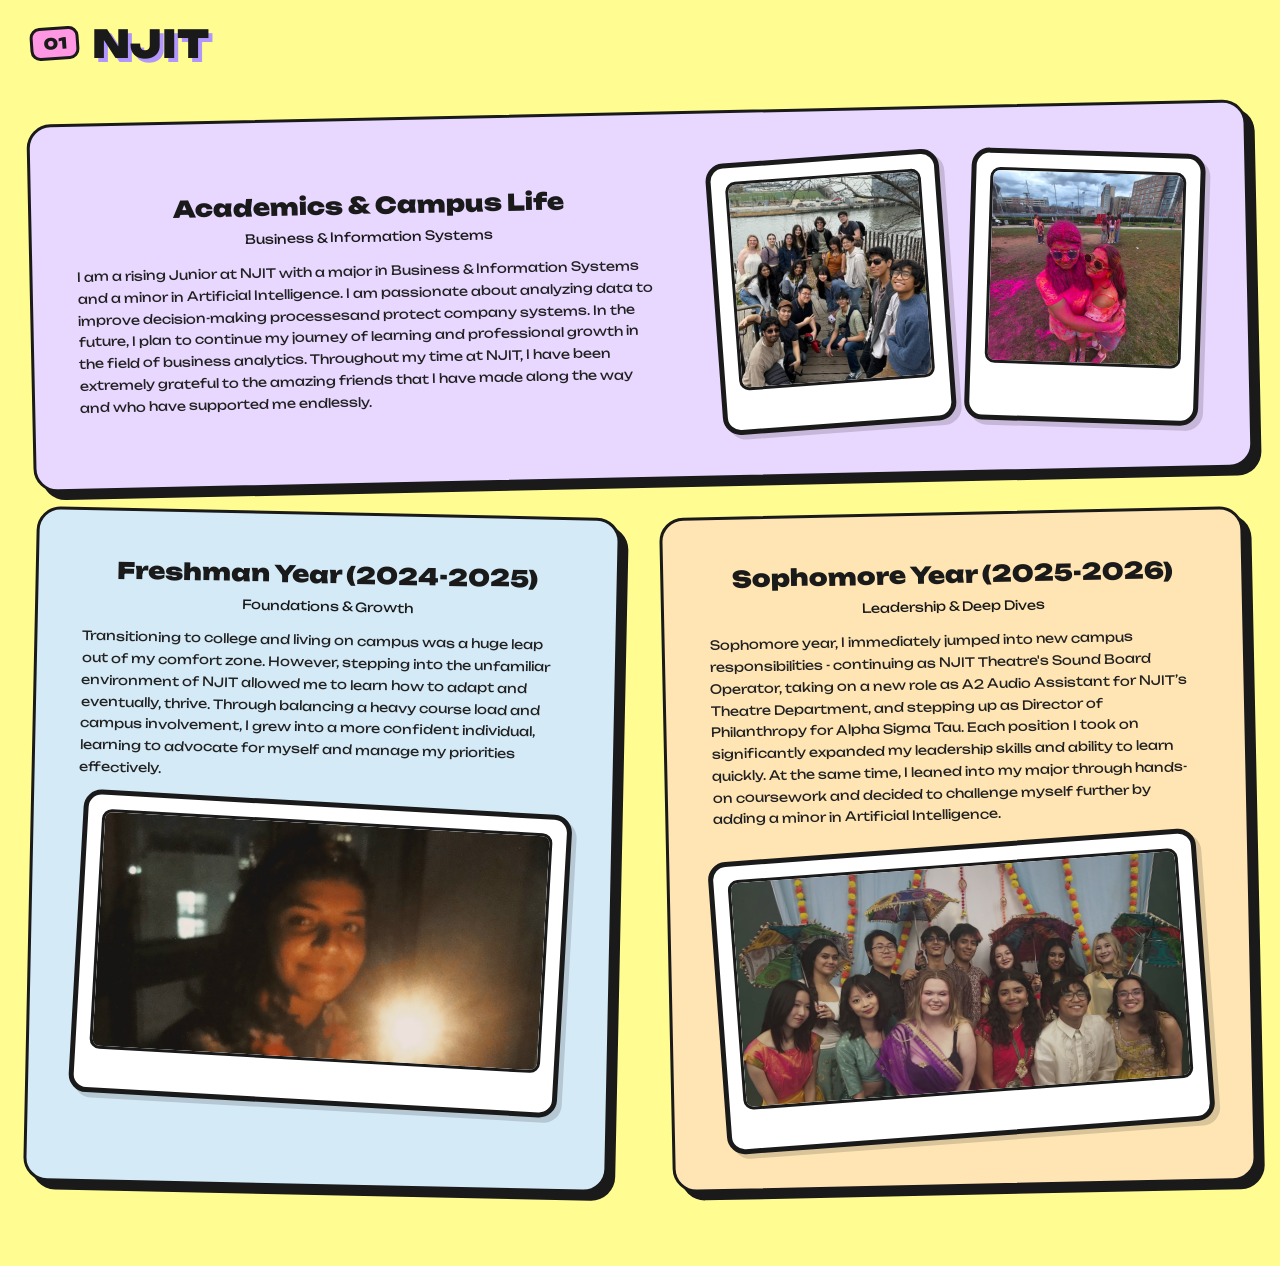
==== njit.html @ add62086 "Add HTML" ====
<!DOCTYPE html>
<html lang="en">
<head>

    <link href="https://fonts.googleapis.com/css2?family=Unbounded:wght@400;700;900&display=swap" rel="stylesheet">
    <link rel="stylesheet" href="style.css">
    <style>
        html, body {
            width: 100%;
            max-width: 100%;
            margin: 0;
            /* Padding gives room for card drop-shadows and rotated corners on the left/right/bottom */
            padding: 10px 15px 40px 15px !important; 
            overflow-x: hidden !important;
            overflow-y: visible !important;
            box-sizing: border-box;
            background: transparent;
        }
    </style>

    <link href="https://fonts.googleapis.com/css2?family=Unbounded:wght@400;700;900&display=swap" rel="stylesheet">
    <link rel="stylesheet" href="style.css">
    <style>
        body { font-family: 'Unbounded', sans-serif; }

        /* Custom sizing for tall/square group photos */

        .photo-frame.portrait-frame {
            max-width: 320px; /* Gives the frame enough width */
            margin: 0 auto;
        }

        .full-group-img {
            width: 100% !important;
            height: auto !important; /* Overrides the fixed height constraint */
            max-height: 400px !important; /* Lets the full height render */
            object-fit: contain !important; /* Ensures no cropping occurs */
        }

    </style>
</head>
<body style="background: transparent; padding: 10px;">
    <div class="section-container">
        <!-- Main Section Title -->
        <div class="section-header">
            <span class="section-number">01</span>
            <h2>NJIT</h2>
        </div>
        
        <!-- Summary Section at the Top -->
        <div class="scrapbook-card card-flex rotated-left card-purple" style="margin-bottom: 2.5rem;">
            <div>
                <h3>Academics & Campus Life</h3>
                <span class="meta">Business & Information Systems</span>
                <p>I am a rising Junior at NJIT with a major in Business & Information Systems and a minor in Artificial Intelligence. 
                    I am passionate about analyzing data to improve decision-making processesand protect company systems. 
                    In the future, I plan to continue my journey of learning and professional growth in the field of business analytics. 
                    Throughout my time at NJIT, I have been extremely grateful to the amazing friends that I have made along the way and
                    who have supported me endlessly.</p>
            </div>
            <div class="photo-gallery-row">
                <div class="photo-frame portrait-frame" style="transform: rotate(-3deg);">
                    <img src="njit1.jpg" alt="NJIT Group Photo" class="full-group-img">
                </div>
                <div class="photo-frame portrait-frame" style="transform: rotate(3deg);">
                    <img src="njit2.jpg" alt="NJIT Photo #2" class="full-group-img">
                </div>
            </div>
        </div>

        <!-- Freshman & Sophomore Year Grid -->
        <div class="grid-layout">
            <!-- Freshman Year Card -->
            <div class="scrapbook-card rotated-right card-blue">
                <h3>Freshman Year (2024-2025)</h3>
                <span class="meta">Foundations & Growth</span>
                <p>Transitioning to college and living on campus was a huge leap out of my comfort zone. 
                    However, stepping into the unfamiliar environment of NJIT allowed me to learn how to adapt and eventually, thrive. 
                    Through balancing a heavy course load and campus involvement, 
                    I grew into a more confident individual, learning to advocate for myself and manage my priorities effectively.</p>
                <div class="photo-frame" style="margin-top: 1.5rem; transform: rotate(2deg);">
                    <img src="njit33.JPEG" alt="Freshman Year Memory" style="object-fit: cover; width: 100%; height: 240px;">
                </div>
            </div>

            <!-- Sophomore Year Card -->
            <div class="scrapbook-card rotated-left card-orange">
                <h3>Sophomore Year (2025-2026)</h3>
                <span class="meta">Leadership & Deep Dives</span>
                <p>Sophomore year, I immediately jumped into new campus responsibilities - continuing as NJIT Theatre's Sound Board 
                    Operator, taking on a new role as A2 Audio Assistant for NJIT’s Theatre Department, 
                    and stepping up as Director of Philanthropy for Alpha Sigma Tau. 
                    Each position I took on significantly expanded my leadership skills and ability to learn quickly. 
                    At the same time, I leaned into my major through hands-on coursework and decided to challenge myself further 
                    by adding a minor in Artificial Intelligence.
                </p>
                <div class="photo-frame" style="margin-top: 1.5rem; transform: rotate(-3deg);">
                    <img src="njit4444.jpg" alt="Sophomore Year Memory">
                </div>
            </div>
        </div>
    </div>
</body>
</html>
---- style.css ----
/* Global Style Variables & Resets */
* {
    margin: 0;
    padding: 0;
    box-sizing: border-box;
}

:root {
    /* Fonts */
    --font-global: 'Unbounded', sans-serif;

    /* Base Palette */
    --bg-main: #fffd92; 
    --bg-card: #82ff91; 
    --yellow: #ff97e2;  
    --pink: #FF87B2;    
    --text-dark: #1A1A1A;

    /* REQUIRED 3-COLOR PASTEL VARIABLES (RESTORED) */
    --pastel-purple: #e8d7ff; /* Soft Pastel Purple */
    --pastel-blue: #d4eaf7;   /* Soft Pastel Blue */
    --light-orange: #ffe5b4;  /* Soft Light Orange / Peach */
}

/* Color Utility Classes */
.card-purple { background-color: var(--pastel-purple) !important; }
.card-blue   { background-color: var(--pastel-blue) !important; }
.card-orange { background-color: var(--light-orange) !important; }


/* --------------------------------------------------------------------------
   GLOBAL STYLES & BACKGROUND
   -------------------------------------------------------------------------- */
html {
    scroll-behavior: smooth;
    font-family: var(--font-global);
    color: var(--text-dark);
    background-color: var(--bg-main);
    font-size: clamp(11px, 1vw, 16px); 
}

body {
    overflow-x: hidden;
    width: 100%;
    background-color: var(--bg-main); /* Original yellow #fffd92 */
    font-family: var(--font-global);
    
    /* Larger, spaced-out, transparent polka dots */
    background-image: 
        radial-gradient(rgba(255, 182, 193, 0.35) 15%, transparent 15%),
        radial-gradient(rgba(255, 182, 193, 0.35) 15%, transparent 15%);
    
    /* Spacing and sizing for large dots */
    background-position: 0 0, 70px 70px;
    background-size: 140px 140px;
    background-attachment: fixed;
}

/* Navigation Bar */
.navbar {
    position: fixed;
    top: 20px;
    left: 50%;
    transform: translateX(-50%);
    display: flex;
    justify-content: space-between;
    align-items: center;
    width: 90%;
    max-width: 1300px;
    padding: 0.6rem 2rem;
    background-color: var(--bg-card);
    border: 3px solid var(--text-dark);
    border-radius: 50px;
    box-shadow: 5px 5px 0px var(--text-dark);
    z-index: 1000;
}

/* Logo & Subtitle Container */
.logo-container {
    display: flex;
    flex-direction: column;
    align-items: flex-start;
    line-height: 1.1;
}

.logo-container .logo {
    font-family: var(--font-global);
    font-weight: 900;
    font-size: clamp(0.95rem, 1.8vw, 1.25rem); 
    color: var(--text-dark);
    white-space: nowrap;
}

.logo-container .logo-subtitle {
    font-family: var(--font-global);
    font-size: 0.68rem;
    font-weight: 700;
    color: #333;
    margin-top: 2px;
    white-space: nowrap;
}

.nav-links {
    display: flex;
    list-style: none;
    gap: 0.5rem;
}

.nav-links a {
    text-decoration: none;
    color: var(--text-dark);
    font-size: 0.8rem;
    font-weight: 700;
    padding: 0.4rem 0.8rem;
    border-radius: 20px;
    transition: all 0.2s ease;
}

.nav-links a:hover {
    background-color: var(--pink);
    color: white;
}

/* Hero Section */
.hero-section {
    min-height: 100vh;
    display: flex;
    align-items: center;
    justify-content: center;
    padding: 140px 5% 60px 5%;
}

.hero-container {
    display: grid;
    grid-template-columns: 1.2fr 1fr;
    gap: clamp(2rem, 6vw, 6rem);
    max-width: 1300px;
    width: 100%;
    align-items: center;
}

.hero-content h1 {
    font-family: var(--font-global);
    font-weight: 900;
    font-size: clamp(2.2rem, 4.8vw, 4rem);
    color: rgb(0, 0, 0);
    line-height: 1.1;
    margin-bottom: 1rem;
    text-shadow: 4px 4px 0px #82ff91;
}

.hero-content .subtitle {
    display: inline-block;
    font-family: var(--font-global);
    font-weight: 700;
    font-size: clamp(0.9rem, 1.8vw, 1.1rem);
    background-color: var(--yellow);
    padding: 0.5rem 1rem;
    border: 3px solid var(--text-dark);
    border-radius: 12px;
    transform: rotate(-1deg);
    margin-bottom: 1.5rem;
    box-shadow: 3px 3px 0px var(--text-dark);
}

.cta-btn {
    display: inline-block;
    padding: 1rem 2rem;
    background-color: var(--pink);
    color: white;
    font-family: var(--font-global);
    font-size: 0.85rem;
    font-weight: 700;
    text-decoration: none;
    border: 3px solid var(--text-dark);
    border-radius: 15px;
    box-shadow: 4px 4px 0px var(--text-dark);
    transition: all 0.2s ease;
}

.cta-btn:hover {
    transform: translate(-2px, -2px);
    box-shadow: 6px 6px 0px var(--text-dark);
    background-color: var(--yellow);
    color: var(--text-dark);
}

/* Music Player */
.audio-player {
    background: white;
    border: 3px solid var(--text-dark);
    border-radius: 16px;
    padding: 1rem;
    max-width: 450px;
    width: 100%;
    display: flex;
    align-items: center;
    gap: 1rem;
    box-shadow: 4px 4px 0px var(--text-dark);
    margin-bottom: 2rem;
}

.album-art {
    width: 70px;
    height: 70px;
    border: 2px solid var(--text-dark);
    border-radius: 8px;
    object-fit: cover;
}

.player-controls {
    flex: 1;
    display: flex;
    flex-direction: column;
    gap: 0.2rem;
}

.track-title {
    font-family: var(--font-global);
    font-size: 0.75rem;
    font-weight: 900;
}

.track-artist {
    font-size: 0.75rem;
    color: #555;
    margin-bottom: 0.3rem;
    font-weight: 400;
}

.progress-block {
    display: flex;
    align-items: center;
    justify-content: space-between;
    gap: 0.5rem;
    width: 100%;
}

.timeline {
    flex: 1;
    height: 6px;
    background: #ddd;
    border-radius: 3px;
    position: relative;
    cursor: pointer;
}

.progress-bar {
    width: 0%;
    height: 100%;
    background: var(--pink);
    border-radius: 3px;
}

.timestamp {
    font-size: 0.65rem;
    font-weight: 700;
    font-family: monospace;
    min-width: 28px;
}

.play-btn {
    background: var(--yellow);
    border: 2px solid var(--text-dark);
    border-radius: 50%;
    width: 36px;
    height: 36px;
    display: flex;
    align-items: center;
    justify-content: center;
    cursor: pointer;
    box-shadow: 2px 2px 0px var(--text-dark);
    font-size: 0.9rem;
}

/* Profile Picture Stack */
.hero-graphic-stack {
    position: relative;
    height: 520px;
    width: 100%;
    display: flex;
    justify-content: center;
    align-items: center;
}

.sticker {
    position: absolute;
    background: var(--bg-card);
    border: 3px solid var(--text-dark);
    border-radius: 16px;
    padding: 16px; /* Generous frame padding */
    box-shadow: 5px 5px 0px var(--text-dark);
    display: flex;
    justify-content: center;
    align-items: center;
    box-sizing: border-box;
}

/* Interactive hover wiggle for Homepage Main Sticker (.sticker-1) */
.sticker-1 {
    transition: transform 0.3s cubic-bezier(0.175, 0.885, 0.32, 1.275), box-shadow 0.3s ease;
    cursor: pointer;
}

.sticker-1:hover {
    /* Slight upward lift and counter-rotation wiggle on hover */
    transform: rotate(2deg) scale(1.03) translateY(-6px) !important;
    box-shadow: 8px 8px 0px var(--text-dark) !important;
}

.sticker img {
    width: 100%;
    height: 100%;
    object-fit: cover; /* Keeps image sharp and un-distorted */
    border: 2px solid var(--text-dark); /* Crisp inner border */
    border-radius: 8px;
    display: block;
}

/* Larger Sticker Dimensions */
.sticker-1 { 
    position: relative;
    width: clamp(300px, 32vw, 420px);  /* Increased from 260px-380px */
    height: clamp(360px, 40vw, 520px); /* Increased from 320px-460px */
    transform: rotate(-3deg);
    z-index: 2;
}

/* Section Containers & Object Embeds */
.content-section {
    width: 100%;
    display: flex;
    justify-content: center;
    /* Add horizontal padding so rotated cards (-1deg/1deg) don't bleed off-screen */
    padding: clamp(3.5rem, 6vw, 6rem) clamp(1rem, 3vw, 2.5rem); 
    box-sizing: border-box;
    scroll-margin-top: 100px; 
}

.embedded-page {
    width: 100%;
    max-width: 100%; /* Allows frames to fill the available width without pushing past margins */
    border: none;
    overflow-x: hidden !important; /* Prevents side-scrolling/clipping */
    overflow-y: visible !important;
}

/* Embed Frame Heights */
/* Specific Embedded Page Heights */
#njit .embedded-page {
    min-height: 1400px;
}

#experience .embedded-page {
    min-height: 2600px; 
}

#impact .embedded-page {
    min-height: 2200px !important; /* Increased height for top card + 4 event cards */
}

#endurance .embedded-page {
    min-height: 2200px !important; /* Matches the updated height for 5 cards + spacing */
}

/* Card & Section Layout Systems */
.section-container {
    width: 100%;
}

.section-header {
    display: flex;
    align-items: center;
    gap: 1rem;
    margin-bottom: clamp(2rem, 5vw, 3.5rem);
}

.section-number {
    font-family: var(--font-global);
    font-weight: 900;
    font-size: 1.2rem;
    background: var(--yellow);
    color: var(--text-dark);
    padding: 0.3rem 0.8rem;
    border: 3px solid var(--text-dark);
    border-radius: 10px;
    transform: rotate(-4deg);
}

.section-container h2 {
    font-family: var(--font-global);
    font-weight: 900;
    font-size: clamp(1.8rem, 4vw, 3rem);
    color: #1A1A1A;
    text-shadow: 4px 4px 0px #B197FC;
}

.scrapbook-card {
    background: var(--bg-card);
    border: 3px solid var(--text-dark);
    border-radius: 24px;
    padding: clamp(1.5rem, 4vw, 3.5rem);
    box-shadow: 8px 8px 0px var(--text-dark);
    position: relative;
    width: 100%;
}

.card-flex {
    display: grid;
    grid-template-columns: 1.2fr 1fr;
    gap: clamp(2rem, 4vw, 4rem);
    align-items: center;
}

/* 2x2 Grid (Experience Section) */
.grid-2x2 {
    display: grid;
    grid-template-columns: repeat(2, 1fr);
    gap: clamp(2rem, 3.5vw, 3.5rem);
    width: 100%;
}

/* Ensure clean vertical separation between the top card and event grid */
.event-photo-grid {
    margin-top: clamp(3rem, 5vw, 4.5rem) !important; /* Increased top spacing */
    clear: both;
}

.event-photo-container {
    display: flex;
    flex-direction: column;
    gap: 1.5rem; /* Increased space between the image frame and the event text block */
}

/* Optional: Additional top margin specifically on the event title for extra breathing room */
.event-details {
    display: flex;
    flex-direction: column;
    align-items: center;    /* Centers the date badge horizontally */
    text-align: center;      /* Centers the event name text */
    gap: 0.75rem;            /* Space between name and date badge */
}

.event-details h4 {
    font-family: var(--font-global);
    font-weight: 900;
    font-size: 1.8rem;      /* Increased from 1.1rem */
    color: var(--text-dark);
    line-height: 1.3;
}

.event-date {
    display: inline-block;
    width: fit-content;
    font-family: var(--font-global);
    font-weight: 700;
    font-size: 1.3rem;      /* Increased from 0.75rem */
    color: black;
    /*background: var(--pink);*/
    padding: 0.3rem 0.75rem; /* Slightly roomier badge padding */
}

/* 5th Card Full Width Rules */
/* Force 5th Card to stretch 100% across */
.full-width-card-wrapper {
    grid-column: 1 / -1 !important; /* Spans across both grid columns if inside a grid */
    width: 100% !important;
    margin-top: clamp(2rem, 3.5vw, 3.5rem);
    margin-bottom: clamp(2rem, 4vw, 3.5rem);
}

.scrapbook-card.full-width-card {
    width: 100% !important;
    max-width: 100% !important;
}

.scrapbook-card.full-width-card {
    width: 100%;
}

/* Stacked Layout (Impact & Endurance Sections) */
.stacked-layout {
    display: flex;
    flex-direction: column;
    gap: clamp(2rem, 3.5vw, 3.5rem);
    width: 100%;
}

.scrapbook-card h3 {
    font-family: var(--font-global);
    font-weight: 900;
    font-size: clamp(1.3rem, 3vw, 1.8rem);
    margin-bottom: 0.5rem;
}

/* Center all card headings */
.scrapbook-card h3,
.scrapbook-card h4,
.card-text h3,
.card-text h4 {
    text-align: center !important;
    width: 100%;
}

/* Space between subheadings (.meta) and paragraph text */
.scrapbook-card .meta,
.card-text .meta {
    margin-bottom: 1.25rem !important; /* Adjust gap size here */
    display: table;
    margin-left: auto;
    margin-right: auto;
}

/* Fallback for card titles directly followed by paragraph text */
.scrapbook-card h3,
.scrapbook-card h4 {
    margin-bottom: 0.75rem;
}

.scrapbook-card p,
.card-text p {
    margin-top: 0.5rem;
    line-height: 1.6;
}

/* Ensure card header sub-elements (like meta tags/badges) also center properly */
.scrapbook-card .meta {
    display: table;
    margin-left: auto;
    margin-right: auto;
}

.scrapbook-card p {
    font-family: var(--font-global);
    font-size: clamp(0.9rem, 1.1vw, 1rem);
    line-height: 1.7;
    font-weight: 400;
    color: #222;
}

/* Photo Frame & Interactive Hover (Slightly Larger) */
.photo-gallery-row {
    display: grid;
    /* Increased minmax width from 150px to 180px for larger frames */
    grid-template-columns: repeat(auto-fit, minmax(180px, 1fr)); 
    gap: 1.5rem;
    width: 100%;
}

.photo-frame {
    background: white;
    border: 5px solid var(--text-dark);
    border-radius: 18px;
    padding: 14px 14px 36px 14px; /* Slightly increased padding */
    box-shadow: 5px 5px 0px rgba(0,0,0,0.15);
    max-width: 100%;
    transition: transform 0.3s cubic-bezier(0.175, 0.885, 0.32, 1.275), box-shadow 0.3s ease;
    overflow: hidden;
}

.photo-frame img {
    width: 100%;
    /* Bumped height range up from 160px-240px to 200px-280px */
    height: clamp(200px, 18vw, 280px);
    object-fit: cover;
    border: 3px solid var(--text-dark);
    border-radius: 10px;
    background: #eee;
}

.photo-frame:hover {
    transform: translateY(-6px) scale(1.03) rotate(0deg) !important;
    box-shadow: 8px 12px 0px rgba(0, 0, 0, 0.2) !important;
    cursor: pointer;
}

.grid-layout {
    display: grid;
    grid-template-columns: repeat(auto-fit, minmax(320px, 1fr));
    gap: clamp(2rem, 4vw, 4rem);
}

.rotated-left { transform: rotate(-1.2deg); }
.rotated-right { transform: rotate(1.2deg); }

/* Custom Group Image Override */
.full-group-img {
    width: 100%; 
    height: auto; 
    max-height: 380px; 
    object-fit: contain; 
    border: 3px solid var(--text-dark);
    border-radius: 10px; 
}

/* Footer Section */
.footer {
    background-color: var(--bg-card);
    border-top: 3px solid var(--text-dark);
    padding: 3rem 5% 2rem 5%;
    font-family: var(--font-global);
    color: var(--text-dark);
}

.footer-container {
    max-width: 1300px;
    margin: 0 auto;
    display: grid;
    grid-template-columns: 1.5fr repeat(3, 1fr);
    gap: 2rem;
}

.footer-brand h4 {
    font-size: 1.2rem;
    font-weight: 900;
    margin-bottom: 0.5rem;
}

.footer-brand p {
    font-size: 0.8rem;
    font-weight: 400;
}

.footer-col h5 {
    font-size: 0.9rem;
    font-weight: 900;
    margin-bottom: 1rem;
}

.footer-col ul {
    list-style: none;
}

.footer-col ul li {
    margin-bottom: 0.5rem;
}

.footer-col ul li a {
    text-decoration: none;
    color: var(--text-dark);
    font-size: 0.8rem;
    font-weight: 700;
    transition: color 0.2s ease;
}

.footer-col ul li a:hover {
    color: var(--pink);
}

.footer-bottom {
    max-width: 1300px;
    margin: 2rem auto 0 auto;
    padding-top: 1.5rem;
    border-top: 2px solid var(--text-dark);
    text-align: center;
    font-size: 0.75rem;
    font-weight: 700;
}

/* Responsive Breakpoints */
@media (max-width: 950px) {
    .hero-container { grid-template-columns: 1fr; text-align: center; }
    .hero-content { display: flex; flex-direction: column; align-items: center; }
    .hero-graphic-stack { max-width: 450px; height: 360px; margin: 2rem auto 0 auto; }
    .card-flex { grid-template-columns: 1fr; }
}

@media (max-width: 850px) {
    .grid-2x2 { grid-template-columns: 1fr; }
    .footer-container { grid-template-columns: 1fr 1fr; }
}

@media (max-width: 630px) {
    .navbar { padding: 0.6rem 1rem; border-radius: 25px; justify-content: center; width: 95%; }
    .navbar .logo { display: none; } 
    .logo-container .logo-subtitle { display: none; }
    .nav-links { width: 100%; justify-content: space-around; gap: 2px; }
    .nav-links a { padding: 0.3rem 0.6rem; font-size: 0.75rem; }
    .content-section { padding: 4rem 3%; }
    .photo-gallery-row { grid-template-columns: 1fr 1fr; }
}

@media (max-width: 500px) {
    .footer-container { grid-template-columns: 1fr; }
}

@media (max-width: 400px) {
    html { font-size: 10px; }
    .navbar { top: 10px; }
    .nav-links a { padding: 0.2rem 0.4rem; font-size: 0.7rem; }
    .hero-content h1 { font-size: 1.8rem; }
    .audio-player { flex-direction: column; align-items: center; text-align: center; padding: 0.8rem; }
    .player-controls { width: 100%; }
    .hero-graphic-stack { height: 280px; }
    .sticker-1 { width: 200px; height: 260px; }
    .scrapbook-card { padding: 1.2rem; border-radius: 16px; }
    .photo-gallery-row { grid-template-columns: 1fr; justify-items: center; }
    .photo-frame { max-width: 200px; }
}
---- style.css ----
/* Global Style Variables & Resets */
* {
    margin: 0;
    padding: 0;
    box-sizing: border-box;
}

:root {
    /* Fonts */
    --font-global: 'Unbounded', sans-serif;

    /* Base Palette */
    --bg-main: #fffd92; 
    --bg-card: #82ff91; 
    --yellow: #ff97e2;  
    --pink: #FF87B2;    
    --text-dark: #1A1A1A;

    /* REQUIRED 3-COLOR PASTEL VARIABLES (RESTORED) */
    --pastel-purple: #e8d7ff; /* Soft Pastel Purple */
    --pastel-blue: #d4eaf7;   /* Soft Pastel Blue */
    --light-orange: #ffe5b4;  /* Soft Light Orange / Peach */
}

/* Color Utility Classes */
.card-purple { background-color: var(--pastel-purple) !important; }
.card-blue   { background-color: var(--pastel-blue) !important; }
.card-orange { background-color: var(--light-orange) !important; }


/* --------------------------------------------------------------------------
   GLOBAL STYLES & BACKGROUND
   -------------------------------------------------------------------------- */
html {
    scroll-behavior: smooth;
    font-family: var(--font-global);
    color: var(--text-dark);
    background-color: var(--bg-main);
    font-size: clamp(11px, 1vw, 16px); 
}

body {
    overflow-x: hidden;
    width: 100%;
    background-color: var(--bg-main); /* Original yellow #fffd92 */
    font-family: var(--font-global);
    
    /* Larger, spaced-out, transparent polka dots */
    background-image: 
        radial-gradient(rgba(255, 182, 193, 0.35) 15%, transparent 15%),
        radial-gradient(rgba(255, 182, 193, 0.35) 15%, transparent 15%);
    
    /* Spacing and sizing for large dots */
    background-position: 0 0, 70px 70px;
    background-size: 140px 140px;
    background-attachment: fixed;
}

/* Navigation Bar */
.navbar {
    position: fixed;
    top: 20px;
    left: 50%;
    transform: translateX(-50%);
    display: flex;
    justify-content: space-between;
    align-items: center;
    width: 90%;
    max-width: 1300px;
    padding: 0.6rem 2rem;
    background-color: var(--bg-card);
    border: 3px solid var(--text-dark);
    border-radius: 50px;
    box-shadow: 5px 5px 0px var(--text-dark);
    z-index: 1000;
}

/* Logo & Subtitle Container */
.logo-container {
    display: flex;
    flex-direction: column;
    align-items: flex-start;
    line-height: 1.1;
}

.logo-container .logo {
    font-family: var(--font-global);
    font-weight: 900;
    font-size: clamp(0.95rem, 1.8vw, 1.25rem); 
    color: var(--text-dark);
    white-space: nowrap;
}

.logo-container .logo-subtitle {
    font-family: var(--font-global);
    font-size: 0.68rem;
    font-weight: 700;
    color: #333;
    margin-top: 2px;
    white-space: nowrap;
}

.nav-links {
    display: flex;
    list-style: none;
    gap: 0.5rem;
}

.nav-links a {
    text-decoration: none;
    color: var(--text-dark);
    font-size: 0.8rem;
    font-weight: 700;
    padding: 0.4rem 0.8rem;
    border-radius: 20px;
    transition: all 0.2s ease;
}

.nav-links a:hover {
    background-color: var(--pink);
    color: white;
}

/* Hero Section */
.hero-section {
    min-height: 100vh;
    display: flex;
    align-items: center;
    justify-content: center;
    padding: 140px 5% 60px 5%;
}

.hero-container {
    display: grid;
    grid-template-columns: 1.2fr 1fr;
    gap: clamp(2rem, 6vw, 6rem);
    max-width: 1300px;
    width: 100%;
    align-items: center;
}

.hero-content h1 {
    font-family: var(--font-global);
    font-weight: 900;
    font-size: clamp(2.2rem, 4.8vw, 4rem);
    color: rgb(0, 0, 0);
    line-height: 1.1;
    margin-bottom: 1rem;
    text-shadow: 4px 4px 0px #82ff91;
}

.hero-content .subtitle {
    display: inline-block;
    font-family: var(--font-global);
    font-weight: 700;
    font-size: clamp(0.9rem, 1.8vw, 1.1rem);
    background-color: var(--yellow);
    padding: 0.5rem 1rem;
    border: 3px solid var(--text-dark);
    border-radius: 12px;
    transform: rotate(-1deg);
    margin-bottom: 1.5rem;
    box-shadow: 3px 3px 0px var(--text-dark);
}

.cta-btn {
    display: inline-block;
    padding: 1rem 2rem;
    background-color: var(--pink);
    color: white;
    font-family: var(--font-global);
    font-size: 0.85rem;
    font-weight: 700;
    text-decoration: none;
    border: 3px solid var(--text-dark);
    border-radius: 15px;
    box-shadow: 4px 4px 0px var(--text-dark);
    transition: all 0.2s ease;
}

.cta-btn:hover {
    transform: translate(-2px, -2px);
    box-shadow: 6px 6px 0px var(--text-dark);
    background-color: var(--yellow);
    color: var(--text-dark);
}

/* Music Player */
.audio-player {
    background: white;
    border: 3px solid var(--text-dark);
    border-radius: 16px;
    padding: 1rem;
    max-width: 450px;
    width: 100%;
    display: flex;
    align-items: center;
    gap: 1rem;
    box-shadow: 4px 4px 0px var(--text-dark);
    margin-bottom: 2rem;
}

.album-art {
    width: 70px;
    height: 70px;
    border: 2px solid var(--text-dark);
    border-radius: 8px;
    object-fit: cover;
}

.player-controls {
    flex: 1;
    display: flex;
    flex-direction: column;
    gap: 0.2rem;
}

.track-title {
    font-family: var(--font-global);
    font-size: 0.75rem;
    font-weight: 900;
}

.track-artist {
    font-size: 0.75rem;
    color: #555;
    margin-bottom: 0.3rem;
    font-weight: 400;
}

.progress-block {
    display: flex;
    align-items: center;
    justify-content: space-between;
    gap: 0.5rem;
    width: 100%;
}

.timeline {
    flex: 1;
    height: 6px;
    background: #ddd;
    border-radius: 3px;
    position: relative;
    cursor: pointer;
}

.progress-bar {
    width: 0%;
    height: 100%;
    background: var(--pink);
    border-radius: 3px;
}

.timestamp {
    font-size: 0.65rem;
    font-weight: 700;
    font-family: monospace;
    min-width: 28px;
}

.play-btn {
    background: var(--yellow);
    border: 2px solid var(--text-dark);
    border-radius: 50%;
    width: 36px;
    height: 36px;
    display: flex;
    align-items: center;
    justify-content: center;
    cursor: pointer;
    box-shadow: 2px 2px 0px var(--text-dark);
    font-size: 0.9rem;
}

/* Profile Picture Stack */
.hero-graphic-stack {
    position: relative;
    height: 520px;
    width: 100%;
    display: flex;
    justify-content: center;
    align-items: center;
}

.sticker {
    position: absolute;
    background: var(--bg-card);
    border: 3px solid var(--text-dark);
    border-radius: 16px;
    padding: 16px; /* Generous frame padding */
    box-shadow: 5px 5px 0px var(--text-dark);
    display: flex;
    justify-content: center;
    align-items: center;
    box-sizing: border-box;
}

/* Interactive hover wiggle for Homepage Main Sticker (.sticker-1) */
.sticker-1 {
    transition: transform 0.3s cubic-bezier(0.175, 0.885, 0.32, 1.275), box-shadow 0.3s ease;
    cursor: pointer;
}

.sticker-1:hover {
    /* Slight upward lift and counter-rotation wiggle on hover */
    transform: rotate(2deg) scale(1.03) translateY(-6px) !important;
    box-shadow: 8px 8px 0px var(--text-dark) !important;
}

.sticker img {
    width: 100%;
    height: 100%;
    object-fit: cover; /* Keeps image sharp and un-distorted */
    border: 2px solid var(--text-dark); /* Crisp inner border */
    border-radius: 8px;
    display: block;
}

/* Larger Sticker Dimensions */
.sticker-1 { 
    position: relative;
    width: clamp(300px, 32vw, 420px);  /* Increased from 260px-380px */
    height: clamp(360px, 40vw, 520px); /* Increased from 320px-460px */
    transform: rotate(-3deg);
    z-index: 2;
}

/* Section Containers & Object Embeds */
.content-section {
    width: 100%;
    display: flex;
    justify-content: center;
    /* Add horizontal padding so rotated cards (-1deg/1deg) don't bleed off-screen */
    padding: clamp(3.5rem, 6vw, 6rem) clamp(1rem, 3vw, 2.5rem); 
    box-sizing: border-box;
    scroll-margin-top: 100px; 
}

.embedded-page {
    width: 100%;
    max-width: 100%; /* Allows frames to fill the available width without pushing past margins */
    border: none;
    overflow-x: hidden !important; /* Prevents side-scrolling/clipping */
    overflow-y: visible !important;
}

/* Embed Frame Heights */
/* Specific Embedded Page Heights */
#njit .embedded-page {
    min-height: 1400px;
}

#experience .embedded-page {
    min-height: 2600px; 
}

#impact .embedded-page {
    min-height: 2200px !important; /* Increased height for top card + 4 event cards */
}

#endurance .embedded-page {
    min-height: 2200px !important; /* Matches the updated height for 5 cards + spacing */
}

/* Card & Section Layout Systems */
.section-container {
    width: 100%;
}

.section-header {
    display: flex;
    align-items: center;
    gap: 1rem;
    margin-bottom: clamp(2rem, 5vw, 3.5rem);
}

.section-number {
    font-family: var(--font-global);
    font-weight: 900;
    font-size: 1.2rem;
    background: var(--yellow);
    color: var(--text-dark);
    padding: 0.3rem 0.8rem;
    border: 3px solid var(--text-dark);
    border-radius: 10px;
    transform: rotate(-4deg);
}

.section-container h2 {
    font-family: var(--font-global);
    font-weight: 900;
    font-size: clamp(1.8rem, 4vw, 3rem);
    color: #1A1A1A;
    text-shadow: 4px 4px 0px #B197FC;
}

.scrapbook-card {
    background: var(--bg-card);
    border: 3px solid var(--text-dark);
    border-radius: 24px;
    padding: clamp(1.5rem, 4vw, 3.5rem);
    box-shadow: 8px 8px 0px var(--text-dark);
    position: relative;
    width: 100%;
}

.card-flex {
    display: grid;
    grid-template-columns: 1.2fr 1fr;
    gap: clamp(2rem, 4vw, 4rem);
    align-items: center;
}

/* 2x2 Grid (Experience Section) */
.grid-2x2 {
    display: grid;
    grid-template-columns: repeat(2, 1fr);
    gap: clamp(2rem, 3.5vw, 3.5rem);
    width: 100%;
}

/* Ensure clean vertical separation between the top card and event grid */
.event-photo-grid {
    margin-top: clamp(3rem, 5vw, 4.5rem) !important; /* Increased top spacing */
    clear: both;
}

.event-photo-container {
    display: flex;
    flex-direction: column;
    gap: 1.5rem; /* Increased space between the image frame and the event text block */
}

/* Optional: Additional top margin specifically on the event title for extra breathing room */
.event-details {
    display: flex;
    flex-direction: column;
    align-items: center;    /* Centers the date badge horizontally */
    text-align: center;      /* Centers the event name text */
    gap: 0.75rem;            /* Space between name and date badge */
}

.event-details h4 {
    font-family: var(--font-global);
    font-weight: 900;
    font-size: 1.8rem;      /* Increased from 1.1rem */
    color: var(--text-dark);
    line-height: 1.3;
}

.event-date {
    display: inline-block;
    width: fit-content;
    font-family: var(--font-global);
    font-weight: 700;
    font-size: 1.3rem;      /* Increased from 0.75rem */
    color: black;
    /*background: var(--pink);*/
    padding: 0.3rem 0.75rem; /* Slightly roomier badge padding */
}

/* 5th Card Full Width Rules */
/* Force 5th Card to stretch 100% across */
.full-width-card-wrapper {
    grid-column: 1 / -1 !important; /* Spans across both grid columns if inside a grid */
    width: 100% !important;
    margin-top: clamp(2rem, 3.5vw, 3.5rem);
    margin-bottom: clamp(2rem, 4vw, 3.5rem);
}

.scrapbook-card.full-width-card {
    width: 100% !important;
    max-width: 100% !important;
}

.scrapbook-card.full-width-card {
    width: 100%;
}

/* Stacked Layout (Impact & Endurance Sections) */
.stacked-layout {
    display: flex;
    flex-direction: column;
    gap: clamp(2rem, 3.5vw, 3.5rem);
    width: 100%;
}

.scrapbook-card h3 {
    font-family: var(--font-global);
    font-weight: 900;
    font-size: clamp(1.3rem, 3vw, 1.8rem);
    margin-bottom: 0.5rem;
}

/* Center all card headings */
.scrapbook-card h3,
.scrapbook-card h4,
.card-text h3,
.card-text h4 {
    text-align: center !important;
    width: 100%;
}

/* Space between subheadings (.meta) and paragraph text */
.scrapbook-card .meta,
.card-text .meta {
    margin-bottom: 1.25rem !important; /* Adjust gap size here */
    display: table;
    margin-left: auto;
    margin-right: auto;
}

/* Fallback for card titles directly followed by paragraph text */
.scrapbook-card h3,
.scrapbook-card h4 {
    margin-bottom: 0.75rem;
}

.scrapbook-card p,
.card-text p {
    margin-top: 0.5rem;
    line-height: 1.6;
}

/* Ensure card header sub-elements (like meta tags/badges) also center properly */
.scrapbook-card .meta {
    display: table;
    margin-left: auto;
    margin-right: auto;
}

.scrapbook-card p {
    font-family: var(--font-global);
    font-size: clamp(0.9rem, 1.1vw, 1rem);
    line-height: 1.7;
    font-weight: 400;
    color: #222;
}

/* Photo Frame & Interactive Hover (Slightly Larger) */
.photo-gallery-row {
    display: grid;
    /* Increased minmax width from 150px to 180px for larger frames */
    grid-template-columns: repeat(auto-fit, minmax(180px, 1fr)); 
    gap: 1.5rem;
    width: 100%;
}

.photo-frame {
    background: white;
    border: 5px solid var(--text-dark);
    border-radius: 18px;
    padding: 14px 14px 36px 14px; /* Slightly increased padding */
    box-shadow: 5px 5px 0px rgba(0,0,0,0.15);
    max-width: 100%;
    transition: transform 0.3s cubic-bezier(0.175, 0.885, 0.32, 1.275), box-shadow 0.3s ease;
    overflow: hidden;
}

.photo-frame img {
    width: 100%;
    /* Bumped height range up from 160px-240px to 200px-280px */
    height: clamp(200px, 18vw, 280px);
    object-fit: cover;
    border: 3px solid var(--text-dark);
    border-radius: 10px;
    background: #eee;
}

.photo-frame:hover {
    transform: translateY(-6px) scale(1.03) rotate(0deg) !important;
    box-shadow: 8px 12px 0px rgba(0, 0, 0, 0.2) !important;
    cursor: pointer;
}

.grid-layout {
    display: grid;
    grid-template-columns: repeat(auto-fit, minmax(320px, 1fr));
    gap: clamp(2rem, 4vw, 4rem);
}

.rotated-left { transform: rotate(-1.2deg); }
.rotated-right { transform: rotate(1.2deg); }

/* Custom Group Image Override */
.full-group-img {
    width: 100%; 
    height: auto; 
    max-height: 380px; 
    object-fit: contain; 
    border: 3px solid var(--text-dark);
    border-radius: 10px; 
}

/* Footer Section */
.footer {
    background-color: var(--bg-card);
    border-top: 3px solid var(--text-dark);
    padding: 3rem 5% 2rem 5%;
    font-family: var(--font-global);
    color: var(--text-dark);
}

.footer-container {
    max-width: 1300px;
    margin: 0 auto;
    display: grid;
    grid-template-columns: 1.5fr repeat(3, 1fr);
    gap: 2rem;
}

.footer-brand h4 {
    font-size: 1.2rem;
    font-weight: 900;
    margin-bottom: 0.5rem;
}

.footer-brand p {
    font-size: 0.8rem;
    font-weight: 400;
}

.footer-col h5 {
    font-size: 0.9rem;
    font-weight: 900;
    margin-bottom: 1rem;
}

.footer-col ul {
    list-style: none;
}

.footer-col ul li {
    margin-bottom: 0.5rem;
}

.footer-col ul li a {
    text-decoration: none;
    color: var(--text-dark);
    font-size: 0.8rem;
    font-weight: 700;
    transition: color 0.2s ease;
}

.footer-col ul li a:hover {
    color: var(--pink);
}

.footer-bottom {
    max-width: 1300px;
    margin: 2rem auto 0 auto;
    padding-top: 1.5rem;
    border-top: 2px solid var(--text-dark);
    text-align: center;
    font-size: 0.75rem;
    font-weight: 700;
}

/* Responsive Breakpoints */
@media (max-width: 950px) {
    .hero-container { grid-template-columns: 1fr; text-align: center; }
    .hero-content { display: flex; flex-direction: column; align-items: center; }
    .hero-graphic-stack { max-width: 450px; height: 360px; margin: 2rem auto 0 auto; }
    .card-flex { grid-template-columns: 1fr; }
}

@media (max-width: 850px) {
    .grid-2x2 { grid-template-columns: 1fr; }
    .footer-container { grid-template-columns: 1fr 1fr; }
}

@media (max-width: 630px) {
    .navbar { padding: 0.6rem 1rem; border-radius: 25px; justify-content: center; width: 95%; }
    .navbar .logo { display: none; } 
    .logo-container .logo-subtitle { display: none; }
    .nav-links { width: 100%; justify-content: space-around; gap: 2px; }
    .nav-links a { padding: 0.3rem 0.6rem; font-size: 0.75rem; }
    .content-section { padding: 4rem 3%; }
    .photo-gallery-row { grid-template-columns: 1fr 1fr; }
}

@media (max-width: 500px) {
    .footer-container { grid-template-columns: 1fr; }
}

@media (max-width: 400px) {
    html { font-size: 10px; }
    .navbar { top: 10px; }
    .nav-links a { padding: 0.2rem 0.4rem; font-size: 0.7rem; }
    .hero-content h1 { font-size: 1.8rem; }
    .audio-player { flex-direction: column; align-items: center; text-align: center; padding: 0.8rem; }
    .player-controls { width: 100%; }
    .hero-graphic-stack { height: 280px; }
    .sticker-1 { width: 200px; height: 260px; }
    .scrapbook-card { padding: 1.2rem; border-radius: 16px; }
    .photo-gallery-row { grid-template-columns: 1fr; justify-items: center; }
    .photo-frame { max-width: 200px; }
}
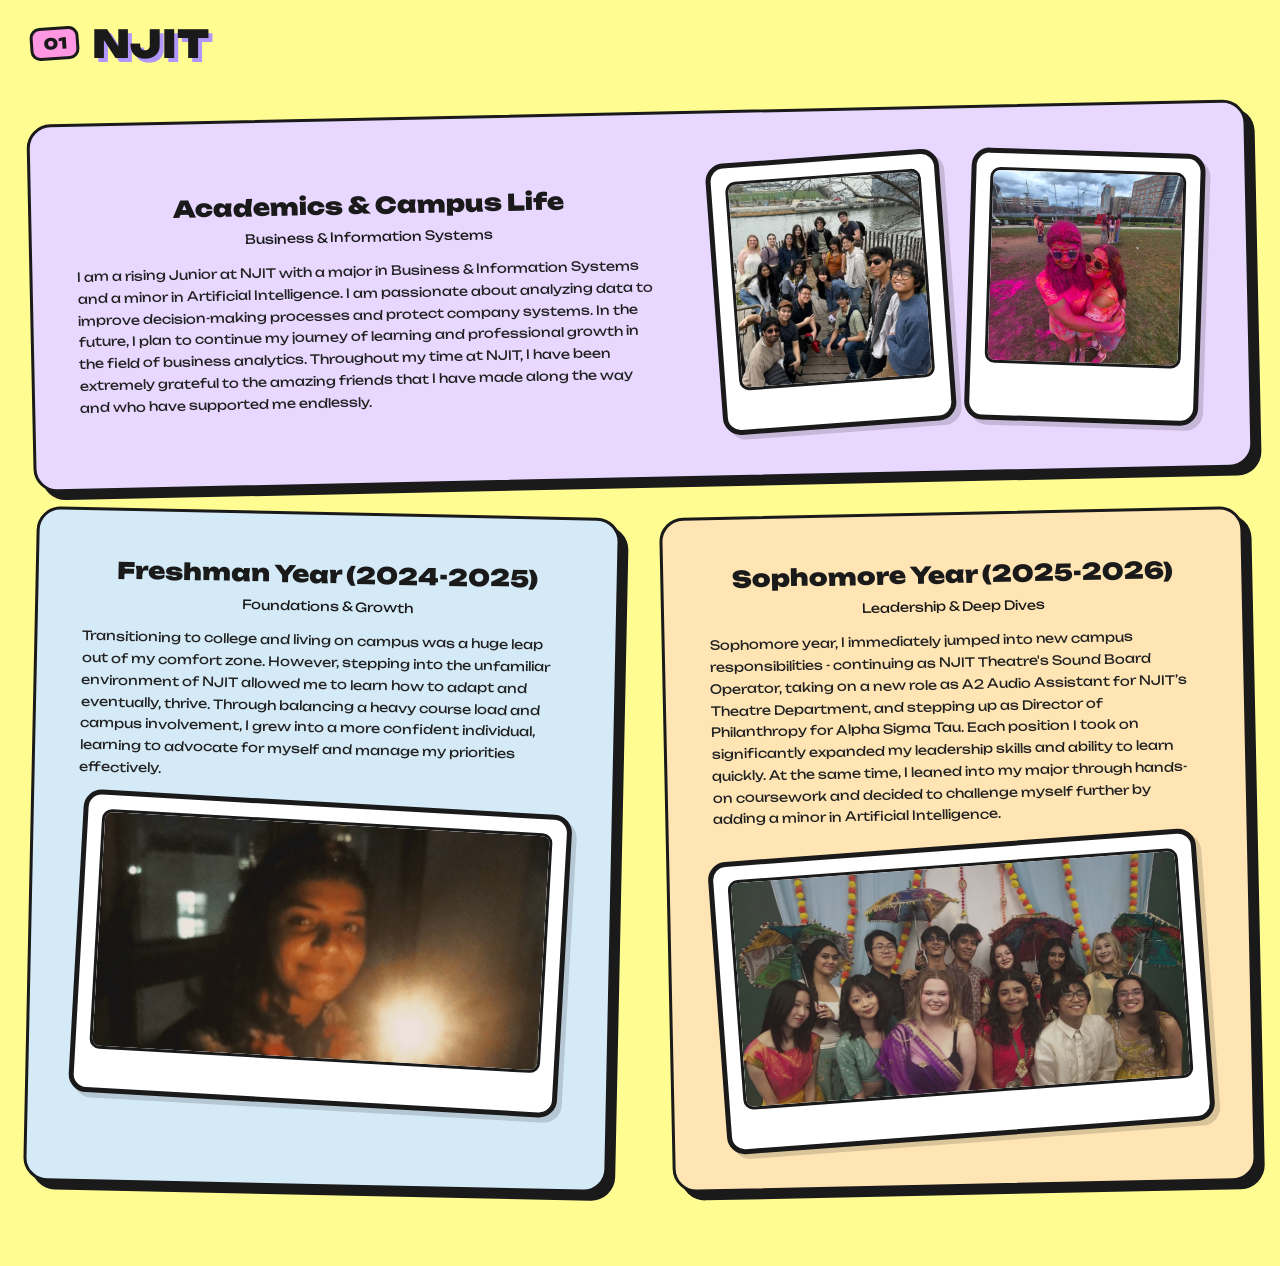
==== commit 45f68de9: "Update njit.html" ====
--- a/njit.html
+++ b/njit.html
@@ -53,7 +53,7 @@
                 <h3>Academics & Campus Life</h3>
                 <span class="meta">Business & Information Systems</span>
                 <p>I am a rising Junior at NJIT with a major in Business & Information Systems and a minor in Artificial Intelligence. 
-                    I am passionate about analyzing data to improve decision-making processesand protect company systems. 
+                    I am passionate about analyzing data to improve decision-making processes and protect company systems. 
                     In the future, I plan to continue my journey of learning and professional growth in the field of business analytics. 
                     Throughout my time at NJIT, I have been extremely grateful to the amazing friends that I have made along the way and
                     who have supported me endlessly.</p>
@@ -101,4 +101,4 @@
         </div>
     </div>
 </body>
-</html>+</html>
--- a/style.css
+++ b/style.css
@@ -696,4 +696,4 @@
     .scrapbook-card { padding: 1.2rem; border-radius: 16px; }
     .photo-gallery-row { grid-template-columns: 1fr; justify-items: center; }
     .photo-frame { max-width: 200px; }
-}+}
--- a/style.css
+++ b/style.css
@@ -696,4 +696,4 @@
     .scrapbook-card { padding: 1.2rem; border-radius: 16px; }
     .photo-gallery-row { grid-template-columns: 1fr; justify-items: center; }
     .photo-frame { max-width: 200px; }
-}+}
